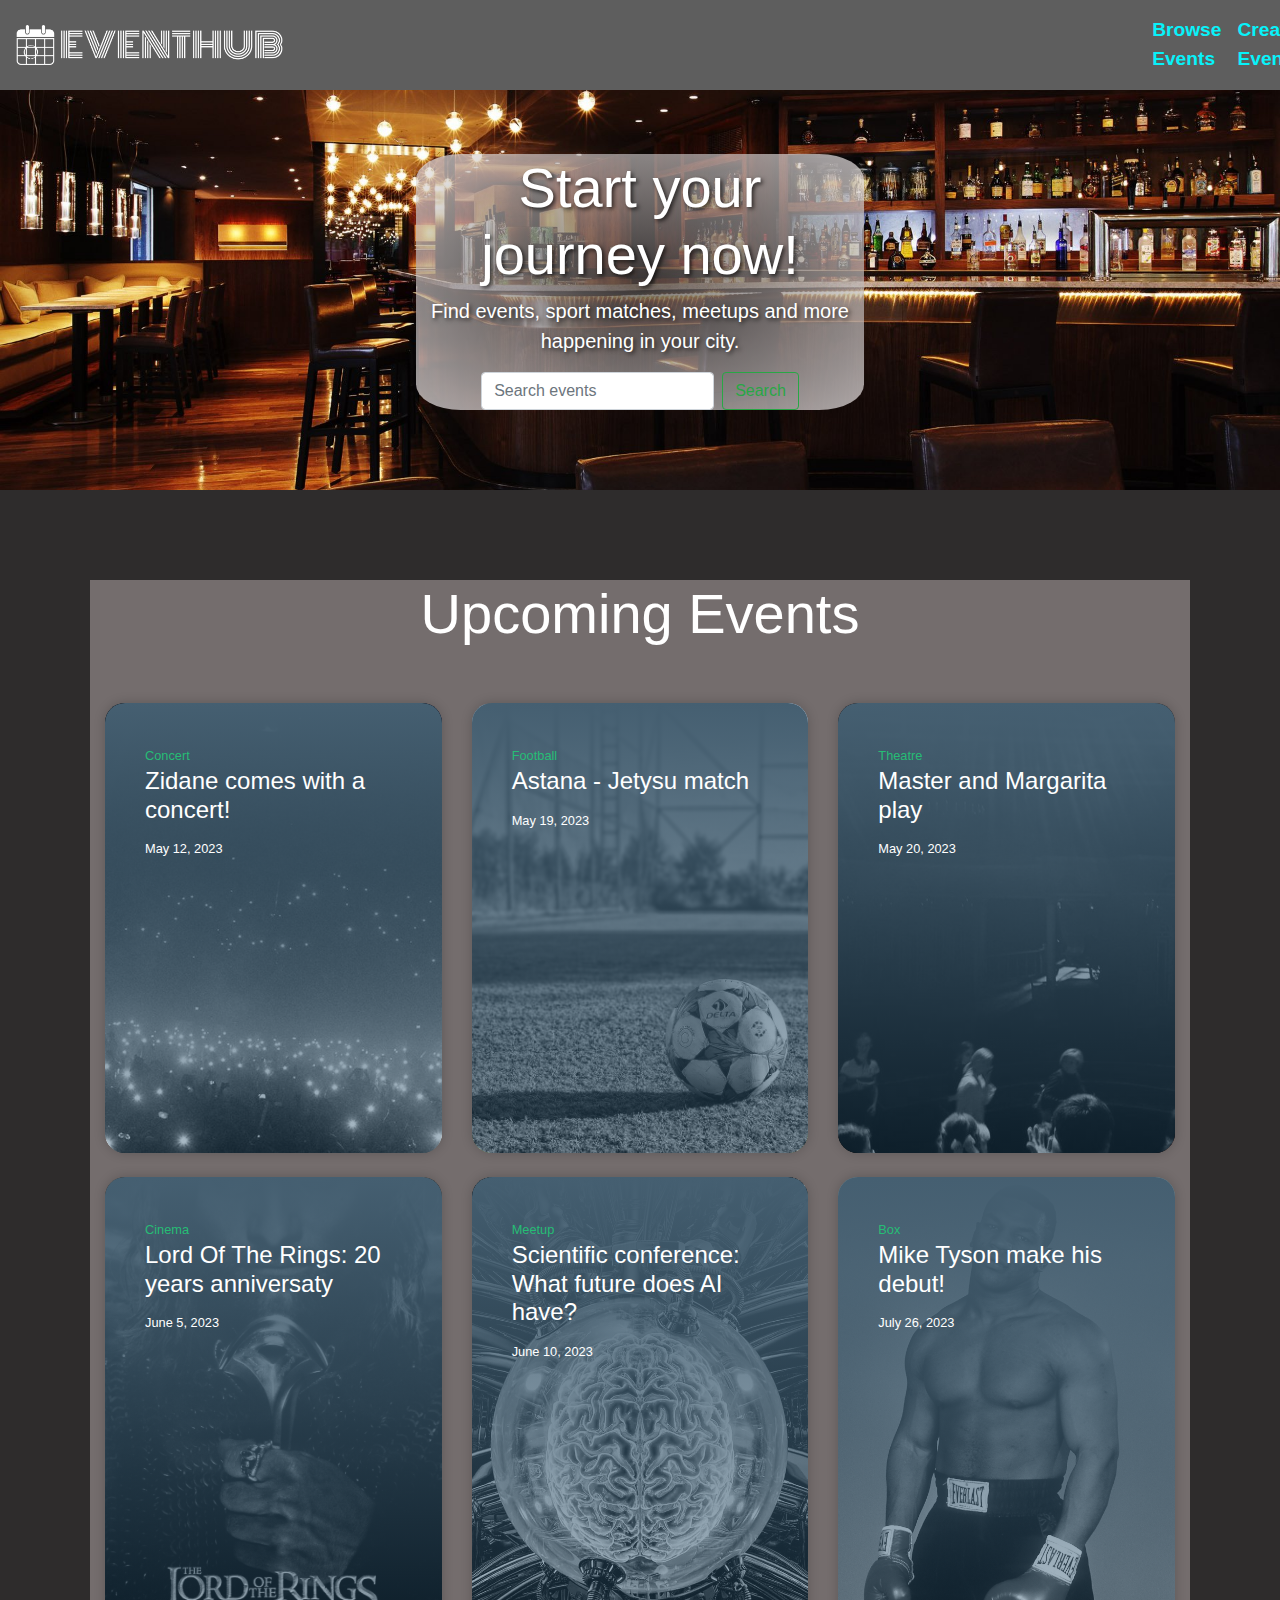
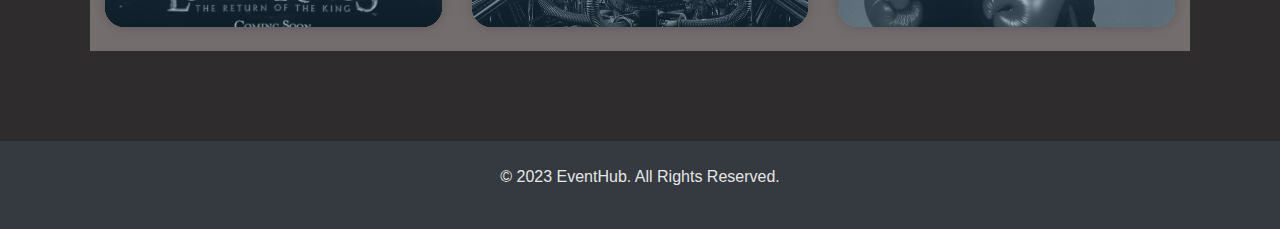
==== index.html @ 65098e75 "Initial commit" ====
<!DOCTYPE html>
<html lang="en">

<head>
    <meta charset="UTF-8">
    <meta name="viewport" content="width=device-width, initial-scale=1.0">
    <title>EventHub</title>
    <link rel="stylesheet" href="https://maxcdn.bootstrapcdn.com/bootstrap/4.5.2/css/bootstrap.min.css">
    <link rel="stylesheet" href="styles.css">
    <link rel="icon" type="image/png" sizes="16x16" href="favicon.png">
    <link rel="icon" type="image/png" sizes="32x32" href="favicon.png">    
</head>

<body>
    <nav class="navbar navbar-expand-lg navbar-light custom-navbar">
        <a class="navbar-brand" href="index.html"><img class="logo" src="logo-no-background.png"></a>
        <button class="navbar-toggler" type="button" data-toggle="collapse" data-target="#navbarNav" aria-controls="navbarNav" aria-expanded="false" aria-label="Toggle navigation">
            <span class="navbar-toggler-icon"></span>
        </button>
        <div class="collapse navbar-collapse" id="navbarNav">
            <ul class="navbar-nav buttons-navbar">
              <li class="nav-item">
                <a class="nav-link navbar-text-color" href="Map.html">Browse Events</a>
              </li>
              <li class="nav-item">
                <a class="nav-link navbar-text-color" href="reg.html">Create Event</a>
              </li>
              <li class="nav-item">
                <a class="nav-link navbar-text-color" href="contacts.html">Contacts</a>
              </li>
            </ul>
          </div>
    </nav>

    <header class="jumbotron jumbotron-fluid">
        <div class="container text-center transparent-header">
            <h1 class="display-4">Start your journey now!</h1>
            <p class="lead">Find events, sport matches, meetups and more happening in your city.</p>
            <form class="form-inline justify-content-center">
                <input class="form-control mr-sm-2" type="search" placeholder="Search events" aria-label="Search">
                <button class="btn btn-outline-success my-2 my-sm-0" type="submit">Search</button>
            </form>
        </div>
    </header>

    <section class="wrapper">
      <div class="container">
        <div class="row">
          <div class="col text-center mb-5 kraska">
             <h1 class="display-4">Upcoming Events</h1>
          </div>
        </div>
          <div class="row">
     <div class="col-sm-12 col-md-6 col-lg-4 mb-4">
      <div class="card text-white card-has-bg click-col" style="background-image:url('concert.jpg');">
             <img class="card-img d-none" src="https://source.unsplash.com/600x900/?tech,street" alt="Goverment Lorem Ipsum Sit Amet Consectetur dipisi?">
            <div class="card-img-overlay d-flex flex-column">
             <div class="card-body">
                <small class="card-meta mb-2">Concert</small>
                <h4 class="card-title mt-0 "><a class="text-white" href="reg.html">Zidane comes with a concert!</a></h4>
               <small><i class="far fa-clock"></i>May 12, 2023</small>
              </div>
              <div class="card-footer">
               <div class="media">
      <div class="media-body">
      </div>
    </div>
              </div>
            </div>
          </div></div>
         <div class="col-sm-12 col-md-6 col-lg-4 mb-4"><div class="card text-white card-has-bg click-col" style="background-image:url('football.jpg');">
             <img class="card-img d-none" src="football.jpg" alt="Goverment Lorem Ipsum Sit Amet Consectetur dipisi?">
            <div class="card-img-overlay d-flex flex-column">
             <div class="card-body">
                <small class="card-meta mb-2">Football</small>
                <h4 class="card-title mt-0 "><a class="text-white" href="reg.html">Astana - Jetysu match</a></h4>
               <small><i class="far fa-clock"></i>May 19, 2023</small>
              </div>
              <div class="card-footer">
               <div class="media">
      <div class="media-body">
      </div>
    </div>
              </div>
            </div>
          </div></div>
      <div class="col-sm-12 col-md-6 col-lg-4 mb-4"><div class="card text-white card-has-bg click-col" style="background-image:url('play.jpg');">
             <img class="card-img d-none" src="play.jpg" alt="Goverment Lorem Ipsum Sit Amet Consectetur dipisi?">
            <div class="card-img-overlay d-flex flex-column">
             <div class="card-body">
                <small class="card-meta mb-2">Theatre</small>
                <h4 class="card-title mt-0 "><a class="text-white" href="reg.html">Master and Margarita play</a></h4>
               <small><i class="far fa-clock"></i>May 20, 2023</small>
              </div>
              <div class="card-footer">
               <div class="media">
      <div class="media-body">
      </div>
    </div>
              </div>
            </div>
          </div></div>
       
        <div class="col-sm-12 col-md-6 col-lg-4 mb-4"><div class="card text-white card-has-bg click-col" style="background-image:url('lotr.jpg');">
             <img class="card-img d-none" src="lotr.jpg" alt="Goverment Lorem Ipsum Sit Amet Consectetur dipisi?">
            <div class="card-img-overlay d-flex flex-column">
             <div class="card-body">
                <small class="card-meta mb-2">Cinema</small>
                <h4 class="card-title mt-0 "><a class="text-white" href="reg.html">Lord Of The Rings: 20 years anniversaty</a></h4>
               <small><i class="far fa-clock"></i>June 5, 2023</small>
              </div>
              <div class="card-footer">
               <div class="media">
      <div class="media-body">
      </div>
    </div>
              </div>
            </div>
          </div></div>
         <div class="col-sm-12 col-md-6 col-lg-4 mb-4"><div class="card text-white card-has-bg click-col" style="background-image:url('AI.jpg');">
             <img class="card-img d-none" src="AI" alt="Goverment Lorem Ipsum Sit Amet Consectetur dipisi?">
            <div class="card-img-overlay d-flex flex-column">
             <div class="card-body">
                <small class="card-meta mb-2">Meetup</small>
                <h4 class="card-title mt-0 "><a class="text-white" href="reg.html">Scientific conference: What future does AI have?</a></h4>
               <small><i class="far fa-clock"></i>June 10, 2023</small>
              </div>
              <div class="card-footer">
               <div class="media">
      <div class="media-body">
      </div>
    </div>
              </div>
            </div>
          </div></div>
      <div class="col-sm-12 col-md-6 col-lg-4 mb-4"><div class="card text-white card-has-bg click-col" style="background-image:url('mike.jpg');">
             <img class="card-img d-none" src="mike.jpg" alt="Goverment Lorem Ipsum Sit Amet Consectetur dipisi?">
            <div class="card-img-overlay d-flex flex-column">
             <div class="card-body">
                <small class="card-meta mb-2">Box</small>
                <h4 class="card-title mt-0 "><a class="text-white" href="reg.html">Mike Tyson make his debut!</a></h4>
               <small><i class="far fa-clock"></i>July 26, 2023</small>
              </div>
              <div class="card-footer">
               <div class="media">
      <div class="media-body">
      </div>
    </div>
              </div>
            </div>
          </div>
        </div>
    </div>
       
    </div>
    </section>
    

    <footer class="bg-dark py-4">
        <div class="container text-center">
            <p>&copy; 2023 EventHub. All Rights Reserved.</p>
        </div>
    </footer>

</body>

</html>
---- styles.css ----
body {
    font-family: 'Arial', sans-serif;
    background-color: #2e2c2c;
}

.logo{
    max-width: 30%;
    max-height: 30%;
}

.custom-navbar {
    background-color:rgb(94, 94, 94);
}

.buttons-navbar{
    margin-left: 65%;
}

.navbar-text-color {
    color:rgb(8, 242, 250) !important;
    font-size: larger;
    font-weight: bold;
}

.navbar-text-color:hover{
    color: rgb(28, 63, 65) !important;
}

.jumbotron {
    background-image: url(fon.jpg);
    background-size: cover;
    background-position: center;
    min-height: 400px;
    color: #fff;
}

.jumbotron h1,
.jumbotron p {
    text-shadow: 2px 2px 4px rgba(0, 0, 0, 0.7);
}

.transparent-header {
    background: radial-gradient(rgba(75, 72, 72, 0.7), rgba(240, 234, 234, 0.7));
    border-radius:10%;
    max-width: 35%;
}

.jumbotron form {
    max-width: 500px;
    margin: auto;
}
         
.list{
    width: 100%;
    background-color: #5e5959;
    height: 600px;
}

.wrapper {
    margin: 10vh;
    background-color:#746d6d ;
  }
  
.kraska{
  color:white
}

  .card {
    border: none;
    transition: all 500ms cubic-bezier(0.19, 1, 0.22, 1);
    overflow: hidden;
    border-radius: 20px;
    min-height: 450px;
    box-shadow: 0 0 12px 0 rgba(0, 0, 0, 0.2);
  }
  
  @media (max-width: 768px) {
    .card {
      min-height: 350px;
    }
  }
  
  @media (max-width: 420px) {
    .card {
      min-height: 300px;
    }
  }
  
  .card.card-has-bg {
    transition: all 500ms cubic-bezier(0.19, 1, 0.22, 1);
    background-size: 120%;
    background-repeat: no-repeat;
    background-position: center center;
  }
  
  .card.card-has-bg:before {
    content: "";
    position: absolute;
    top: 0;
    right: 0;
    bottom: 0;
    left: 0;
    background: inherit;
    -webkit-filter: grayscale(1);
    -moz-filter: grayscale(100%);
    -ms-filter: grayscale(100%);
    -o-filter: grayscale(100%);
    filter: grayscale(100%);
  }
  
  .card.card-has-bg:hover {
    transform: scale(0.98);
    box-shadow: 0 0 5px -2px rgba(0, 0, 0, 0.3);
    background-size: 130%;
    transition: all 500ms cubic-bezier(0.19, 1, 0.22, 1);
  }
  
  .card.card-has-bg:hover .card-img-overlay {
    transition: all 800ms cubic-bezier(0.19, 1, 0.22, 1);
    background: rgb(35, 79, 109);
    background: linear-gradient(0deg, rgba(4, 69, 114, 0.5) 0%, rgba(4, 69, 114, 1) 100%);
  }
  
  .card .card-footer {
    background: none;
    border-top: none;
  }
  
  .card .card-footer .media img {
    border: solid 3px rgba(255, 255, 255, 0.3);
  }
  
  .card .card-meta {
    color: #26bd75;
  }
  
  .card .card-body {
    transition: all 500ms cubic-bezier(0.19, 1, 0.22, 1);
  }
  
  .card:hover .card-body {
    margin-top: 30px;
    transition: all 800ms cubic-bezier(0.19, 1, 0.22, 1);
  }
  
  .card:hover {
    cursor: pointer;
    transition: all 800ms cubic-bezier(0.19, 1, 0.22, 1);
  }
  
  .card .card-img-overlay {
    transition: all 800ms cubic-bezier(0.19, 1, 0.22, 1);
    background: rgb(35, 79, 109);
    background: linear-gradient(0deg, rgba(35, 79, 109, 0.3785889355742297) 0%, rgba(69, 95, 113, 1) 100%);
  }
  
  @media (max-width: 767px) {
  }
  

footer {
    margin-top: 0%;
    color: #e6e6e6;
}
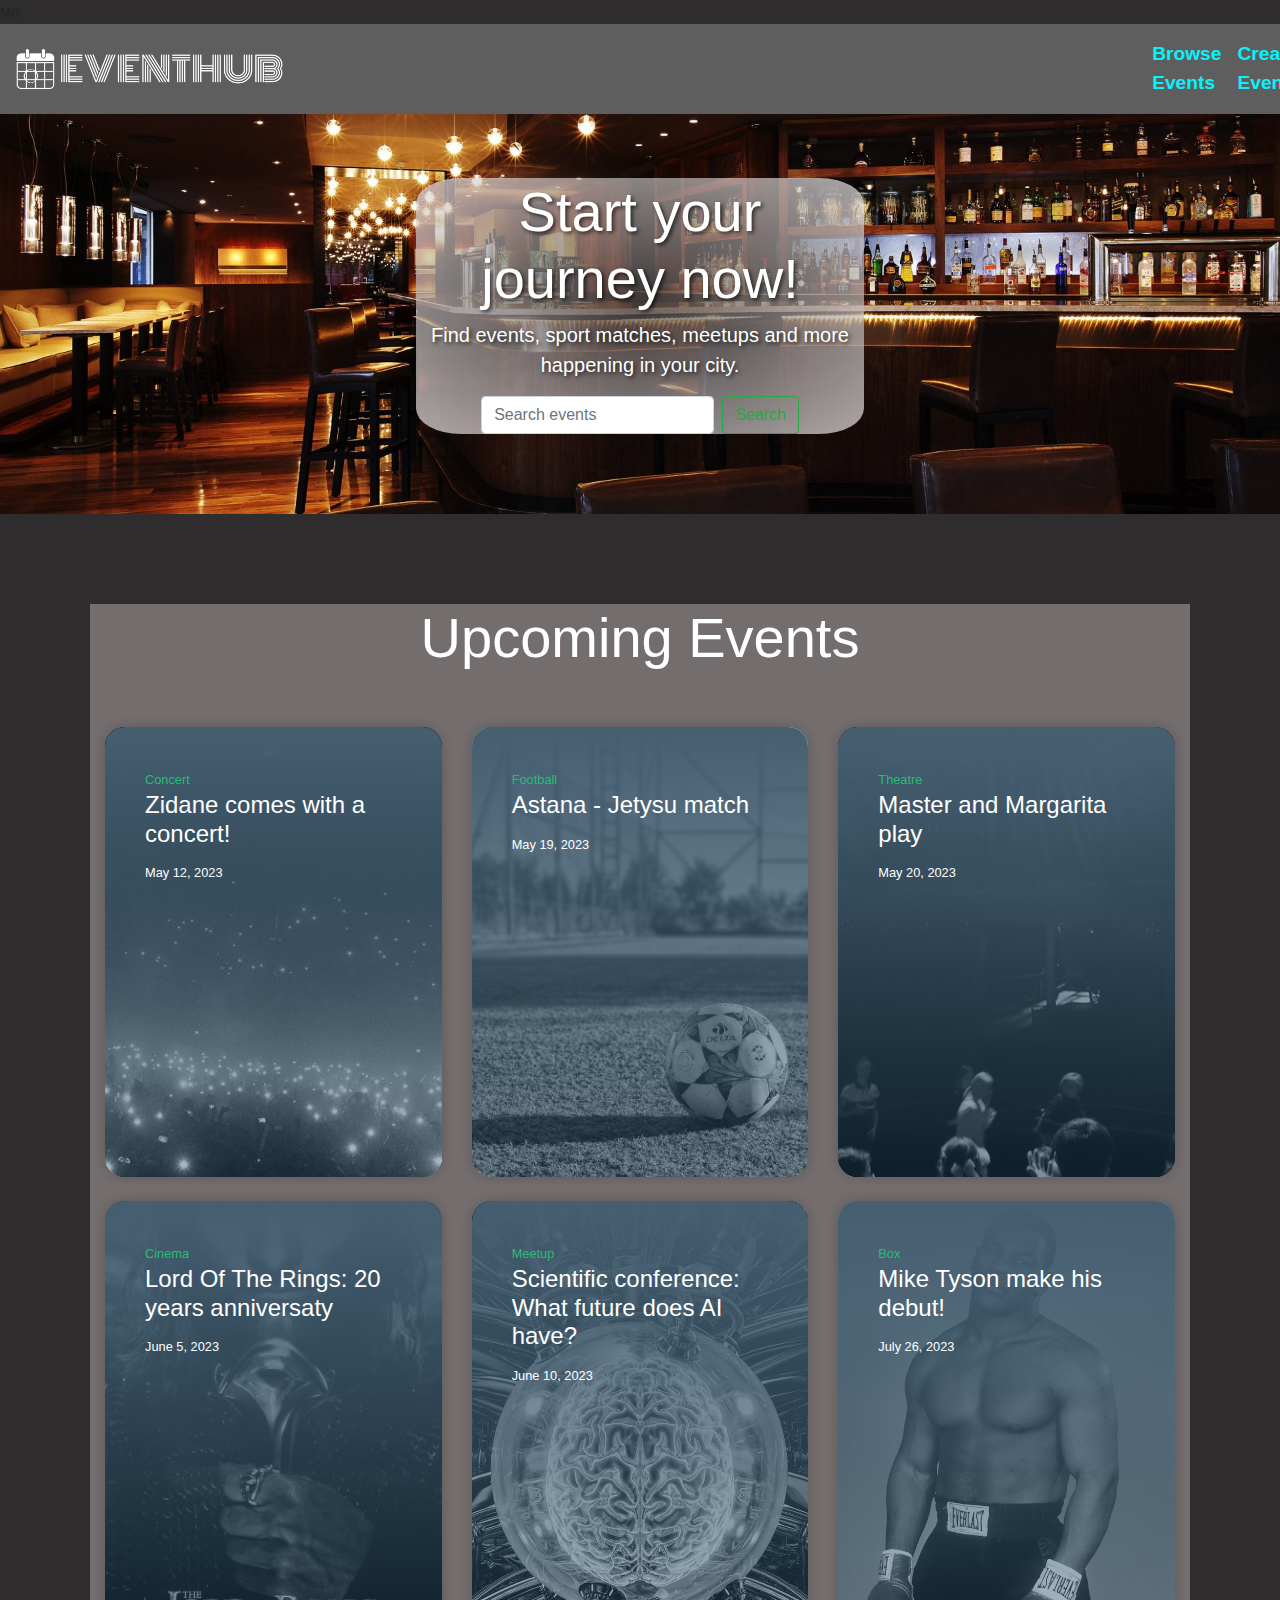
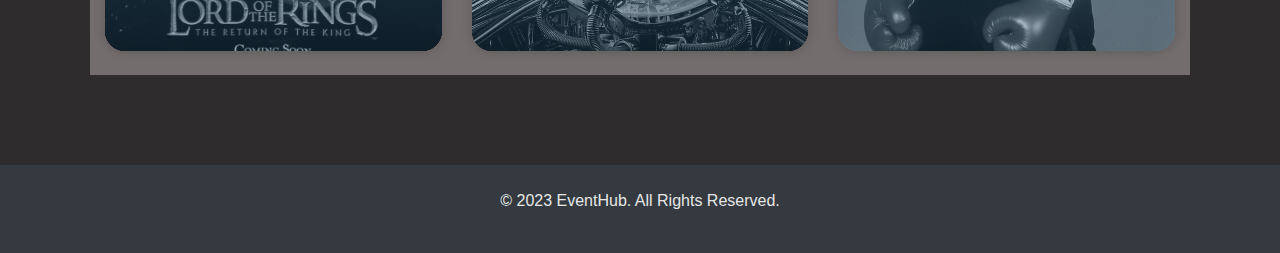
==== commit 0104b524: "some changes to map" ====
--- a/index.html
+++ b/index.html
@@ -3,17 +3,17 @@
 
 <head>
     <meta charset="UTF-8">
-    <meta name="viewport" content="width=device-width, initial-scale=1.0">
-    <title>EventHub</title>
+ме    <title>EventHub</title>
     <link rel="stylesheet" href="https://maxcdn.bootstrapcdn.com/bootstrap/4.5.2/css/bootstrap.min.css">
-    <link rel="stylesheet" href="styles.css">
-    <link rel="icon" type="image/png" sizes="16x16" href="favicon.png">
-    <link rel="icon" type="image/png" sizes="32x32" href="favicon.png">    
+    <script src="https://ajax.googleapis.com/ajax/libs/jquery/3.5.1/jquery.min.js"></script>
+    <link rel="stylesheet" href="css/styles.css">
+    <link rel="icon" type="image/png" sizes="16x16" href="images/favicon.png">
+    <link rel="icon" type="image/png" sizes="32x32" href="images/favicon.png">    
 </head>
 
 <body>
     <nav class="navbar navbar-expand-lg navbar-light custom-navbar">
-        <a class="navbar-brand" href="index.html"><img class="logo" src="logo-no-background.png"></a>
+        <a class="navbar-brand" href="index.html"><img class="logo" src="images/logo-no-background.png"></a>
         <button class="navbar-toggler" type="button" data-toggle="collapse" data-target="#navbarNav" aria-controls="navbarNav" aria-expanded="false" aria-label="Toggle navigation">
             <span class="navbar-toggler-icon"></span>
         </button>
@@ -50,110 +50,10 @@
              <h1 class="display-4">Upcoming Events</h1>
           </div>
         </div>
-          <div class="row">
-     <div class="col-sm-12 col-md-6 col-lg-4 mb-4">
-      <div class="card text-white card-has-bg click-col" style="background-image:url('concert.jpg');">
-             <img class="card-img d-none" src="https://source.unsplash.com/600x900/?tech,street" alt="Goverment Lorem Ipsum Sit Amet Consectetur dipisi?">
-            <div class="card-img-overlay d-flex flex-column">
-             <div class="card-body">
-                <small class="card-meta mb-2">Concert</small>
-                <h4 class="card-title mt-0 "><a class="text-white" href="reg.html">Zidane comes with a concert!</a></h4>
-               <small><i class="far fa-clock"></i>May 12, 2023</small>
-              </div>
-              <div class="card-footer">
-               <div class="media">
-      <div class="media-body">
+        <div class="row" id="events-container"></div>
       </div>
-    </div>
-              </div>
-            </div>
-          </div></div>
-         <div class="col-sm-12 col-md-6 col-lg-4 mb-4"><div class="card text-white card-has-bg click-col" style="background-image:url('football.jpg');">
-             <img class="card-img d-none" src="football.jpg" alt="Goverment Lorem Ipsum Sit Amet Consectetur dipisi?">
-            <div class="card-img-overlay d-flex flex-column">
-             <div class="card-body">
-                <small class="card-meta mb-2">Football</small>
-                <h4 class="card-title mt-0 "><a class="text-white" href="reg.html">Astana - Jetysu match</a></h4>
-               <small><i class="far fa-clock"></i>May 19, 2023</small>
-              </div>
-              <div class="card-footer">
-               <div class="media">
-      <div class="media-body">
-      </div>
-    </div>
-              </div>
-            </div>
-          </div></div>
-      <div class="col-sm-12 col-md-6 col-lg-4 mb-4"><div class="card text-white card-has-bg click-col" style="background-image:url('play.jpg');">
-             <img class="card-img d-none" src="play.jpg" alt="Goverment Lorem Ipsum Sit Amet Consectetur dipisi?">
-            <div class="card-img-overlay d-flex flex-column">
-             <div class="card-body">
-                <small class="card-meta mb-2">Theatre</small>
-                <h4 class="card-title mt-0 "><a class="text-white" href="reg.html">Master and Margarita play</a></h4>
-               <small><i class="far fa-clock"></i>May 20, 2023</small>
-              </div>
-              <div class="card-footer">
-               <div class="media">
-      <div class="media-body">
-      </div>
-    </div>
-              </div>
-            </div>
-          </div></div>
-       
-        <div class="col-sm-12 col-md-6 col-lg-4 mb-4"><div class="card text-white card-has-bg click-col" style="background-image:url('lotr.jpg');">
-             <img class="card-img d-none" src="lotr.jpg" alt="Goverment Lorem Ipsum Sit Amet Consectetur dipisi?">
-            <div class="card-img-overlay d-flex flex-column">
-             <div class="card-body">
-                <small class="card-meta mb-2">Cinema</small>
-                <h4 class="card-title mt-0 "><a class="text-white" href="reg.html">Lord Of The Rings: 20 years anniversaty</a></h4>
-               <small><i class="far fa-clock"></i>June 5, 2023</small>
-              </div>
-              <div class="card-footer">
-               <div class="media">
-      <div class="media-body">
-      </div>
-    </div>
-              </div>
-            </div>
-          </div></div>
-         <div class="col-sm-12 col-md-6 col-lg-4 mb-4"><div class="card text-white card-has-bg click-col" style="background-image:url('AI.jpg');">
-             <img class="card-img d-none" src="AI" alt="Goverment Lorem Ipsum Sit Amet Consectetur dipisi?">
-            <div class="card-img-overlay d-flex flex-column">
-             <div class="card-body">
-                <small class="card-meta mb-2">Meetup</small>
-                <h4 class="card-title mt-0 "><a class="text-white" href="reg.html">Scientific conference: What future does AI have?</a></h4>
-               <small><i class="far fa-clock"></i>June 10, 2023</small>
-              </div>
-              <div class="card-footer">
-               <div class="media">
-      <div class="media-body">
-      </div>
-    </div>
-              </div>
-            </div>
-          </div></div>
-      <div class="col-sm-12 col-md-6 col-lg-4 mb-4"><div class="card text-white card-has-bg click-col" style="background-image:url('mike.jpg');">
-             <img class="card-img d-none" src="mike.jpg" alt="Goverment Lorem Ipsum Sit Amet Consectetur dipisi?">
-            <div class="card-img-overlay d-flex flex-column">
-             <div class="card-body">
-                <small class="card-meta mb-2">Box</small>
-                <h4 class="card-title mt-0 "><a class="text-white" href="reg.html">Mike Tyson make his debut!</a></h4>
-               <small><i class="far fa-clock"></i>July 26, 2023</small>
-              </div>
-              <div class="card-footer">
-               <div class="media">
-      <div class="media-body">
-      </div>
-    </div>
-              </div>
-            </div>
-          </div>
-        </div>
-    </div>
-       
-    </div>
     </section>
+    
     
 
     <footer class="bg-dark py-4">
@@ -161,7 +61,7 @@
             <p>&copy; 2023 EventHub. All Rights Reserved.</p>
         </div>
     </footer>
-
+<script src="js/index.js"></script>
 </body>
 
 </html>
--- a/css/styles.css
+++ b/css/styles.css
@@ -0,0 +1,164 @@
+body {
+    font-family: Verdana, Geneva, Tahoma, sans-serif;
+    background-color: #2e2c2c;
+}
+
+.logo{
+    max-width: 30%;
+    max-height: 30%;
+}
+
+.custom-navbar {
+    background-color:rgb(94, 94, 94);
+}
+
+.buttons-navbar{
+    margin-left: 65%;
+}
+
+.navbar-text-color {
+    color:rgb(8, 242, 250) !important;
+    font-size: larger;
+    font-weight: bold;
+}
+
+.navbar-text-color:hover{
+    color: rgb(28, 63, 65) !important;
+}
+
+.jumbotron {
+    background-image: url(fon.jpg);
+    background-size: cover;
+    background-position: center;
+    min-height: 400px;
+    color: #fff;
+}
+
+.jumbotron h1,
+.jumbotron p {
+    text-shadow: 2px 2px 4px rgba(0, 0, 0, 0.7);
+}
+
+.transparent-header {
+    background: radial-gradient(rgba(75, 72, 72, 0.7), rgba(240, 234, 234, 0.7));
+    border-radius:10%;
+    max-width: 35%;
+}
+
+.jumbotron form {
+    max-width: 500px;
+    margin: auto;
+}
+         
+.list{
+    width: 100%;
+    background-color: #5e5959;
+    height: 600px;
+}
+
+.wrapper {
+    margin: 10vh;
+    background-color:#746d6d ;
+  }
+  
+.kraska{
+  color:white
+}
+
+  .card {
+    border: none;
+    transition: all 500ms cubic-bezier(0.19, 1, 0.22, 1);
+    overflow: hidden;
+    border-radius: 20px;
+    min-height: 450px;
+    box-shadow: 0 0 12px 0 rgba(0, 0, 0, 0.2);
+  }
+  
+  @media (max-width: 768px) {
+    .card {
+      min-height: 350px;
+    }
+  }
+  
+  @media (max-width: 420px) {
+    .card {
+      min-height: 300px;
+    }
+  }
+  
+  .card.card-has-bg {
+    transition: all 500ms cubic-bezier(0.19, 1, 0.22, 1);
+    background-size: 120%;
+    background-repeat: no-repeat;
+    background-position: center center;
+  }
+  
+  .card.card-has-bg:before {
+    content: "";
+    position: absolute;
+    top: 0;
+    right: 0;
+    bottom: 0;
+    left: 0;
+    background: inherit;
+    -webkit-filter: grayscale(1);
+    -moz-filter: grayscale(100%);
+    -ms-filter: grayscale(100%);
+    -o-filter: grayscale(100%);
+    filter: grayscale(100%);
+  }
+  
+  .card.card-has-bg:hover {
+    transform: scale(0.98);
+    box-shadow: 0 0 5px -2px rgba(0, 0, 0, 0.3);
+    background-size: 130%;
+    transition: all 500ms cubic-bezier(0.19, 1, 0.22, 1);
+  }
+  
+  .card.card-has-bg:hover .card-img-overlay {
+    transition: all 800ms cubic-bezier(0.19, 1, 0.22, 1);
+    background: rgb(35, 79, 109);
+    background: linear-gradient(0deg, rgba(4, 69, 114, 0.5) 0%, rgba(4, 69, 114, 1) 100%);
+  }
+  
+  .card .card-footer {
+    background: none;
+    border-top: none;
+  }
+  
+  .card .card-footer .media img {
+    border: solid 3px rgba(255, 255, 255, 0.3);
+  }
+  
+  .card .card-meta {
+    color: #26bd75;
+  }
+  
+  .card .card-body {
+    transition: all 500ms cubic-bezier(0.19, 1, 0.22, 1);
+  }
+  
+  .card:hover .card-body {
+    margin-top: 30px;
+    transition: all 800ms cubic-bezier(0.19, 1, 0.22, 1);
+  }
+  
+  .card:hover {
+    cursor: pointer;
+    transition: all 800ms cubic-bezier(0.19, 1, 0.22, 1);
+  }
+  
+  .card .card-img-overlay {
+    transition: all 800ms cubic-bezier(0.19, 1, 0.22, 1);
+    background: rgb(35, 79, 109);
+    background: linear-gradient(0deg, rgba(35, 79, 109, 0.3785889355742297) 0%, rgba(69, 95, 113, 1) 100%);
+  }
+  
+  @media (max-width: 767px) {
+  }
+  
+
+footer {
+    margin-top: 0%;
+    color: #e6e6e6;
+}
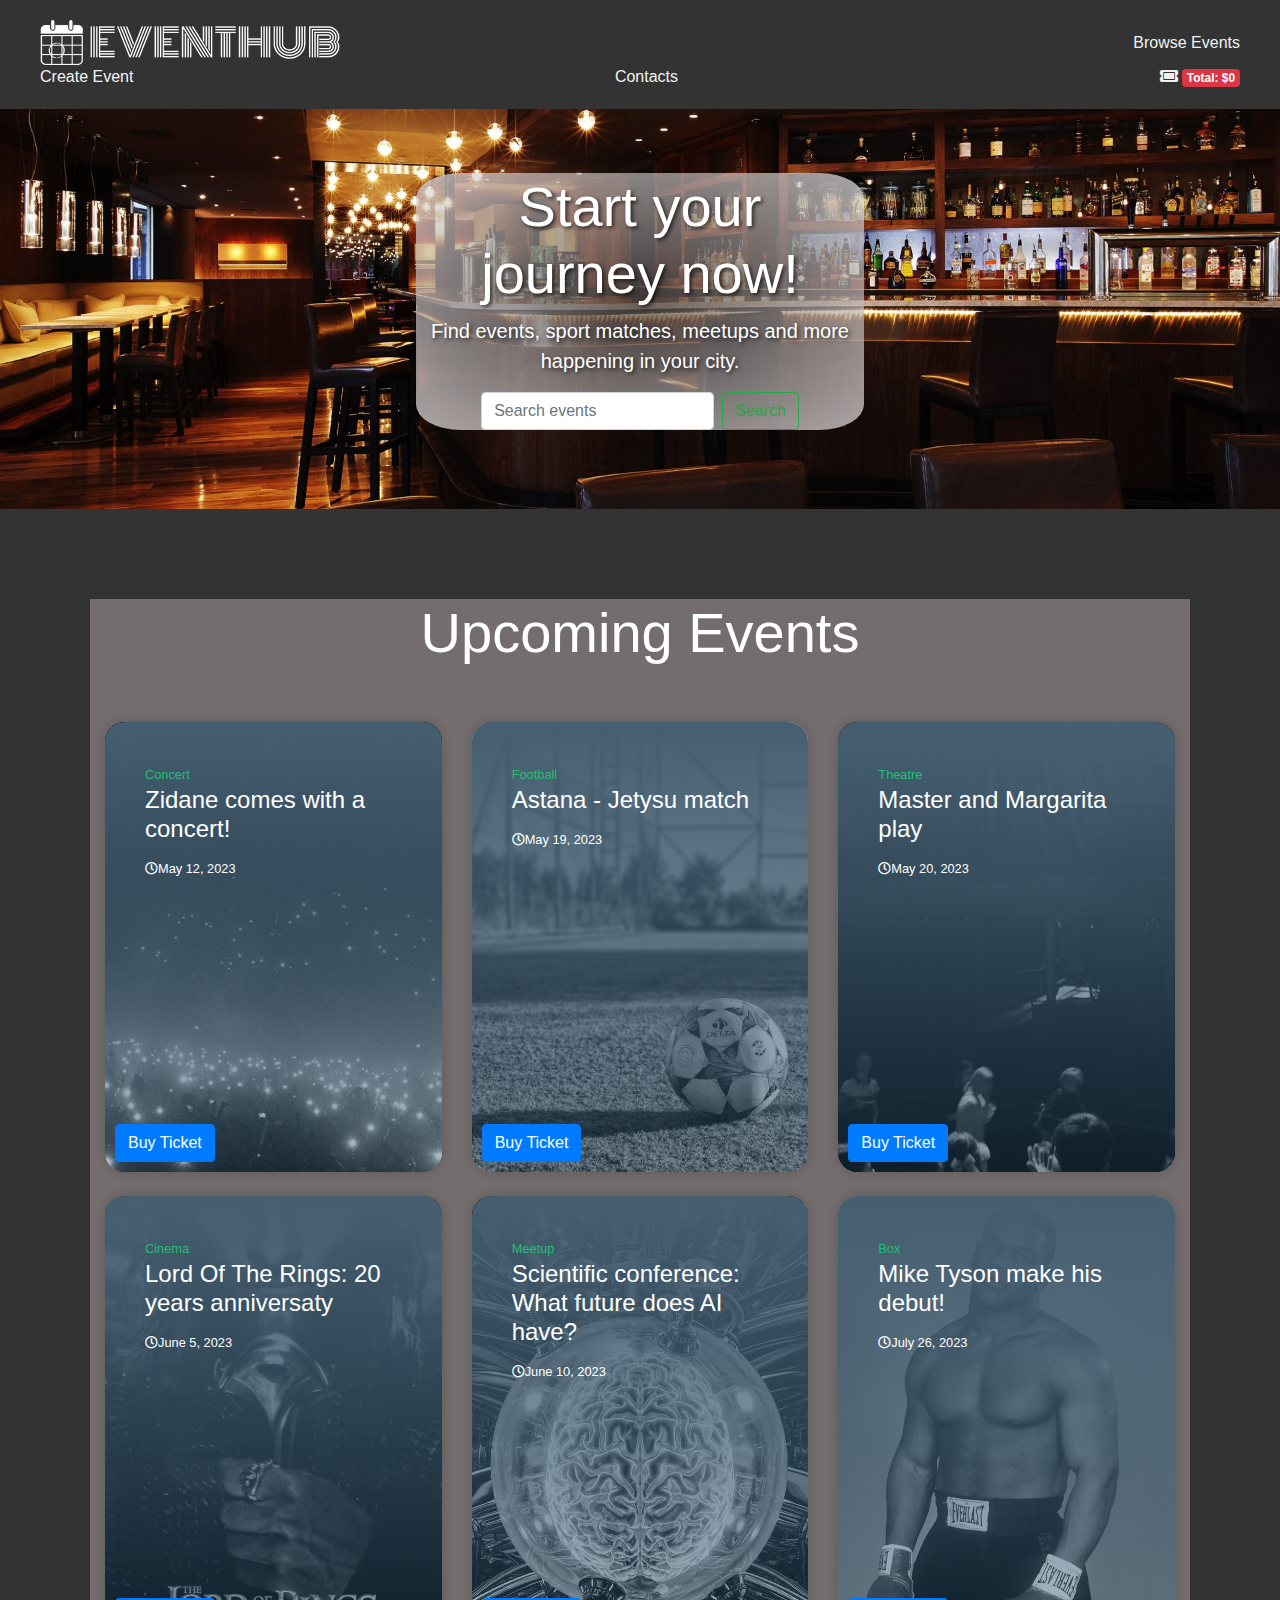
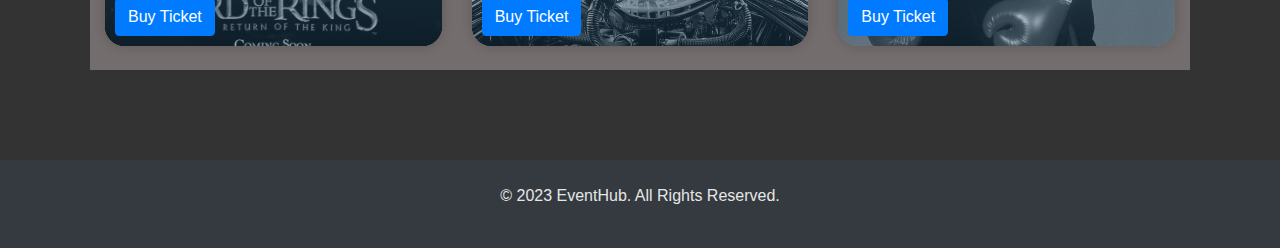
==== commit 252643f0: "I am the best" ====
--- a/index.html
+++ b/index.html
@@ -3,34 +3,30 @@
 
 <head>
     <meta charset="UTF-8">
-ме    <title>EventHub</title>
+    <title>EventHub</title>
     <link rel="stylesheet" href="https://maxcdn.bootstrapcdn.com/bootstrap/4.5.2/css/bootstrap.min.css">
     <script src="https://ajax.googleapis.com/ajax/libs/jquery/3.5.1/jquery.min.js"></script>
+    <link rel="stylesheet" href="https://cdnjs.cloudflare.com/ajax/libs/font-awesome/5.15.3/css/all.min.css">
     <link rel="stylesheet" href="css/styles.css">
     <link rel="icon" type="image/png" sizes="16x16" href="images/favicon.png">
     <link rel="icon" type="image/png" sizes="32x32" href="images/favicon.png">    
 </head>
 
 <body>
-    <nav class="navbar navbar-expand-lg navbar-light custom-navbar">
-        <a class="navbar-brand" href="index.html"><img class="logo" src="images/logo-no-background.png"></a>
-        <button class="navbar-toggler" type="button" data-toggle="collapse" data-target="#navbarNav" aria-controls="navbarNav" aria-expanded="false" aria-label="Toggle navigation">
-            <span class="navbar-toggler-icon"></span>
-        </button>
-        <div class="collapse navbar-collapse" id="navbarNav">
-            <ul class="navbar-nav buttons-navbar">
-              <li class="nav-item">
-                <a class="nav-link navbar-text-color" href="Map.html">Browse Events</a>
-              </li>
-              <li class="nav-item">
-                <a class="nav-link navbar-text-color" href="reg.html">Create Event</a>
-              </li>
-              <li class="nav-item">
-                <a class="nav-link navbar-text-color" href="contacts.html">Contacts</a>
-              </li>
-            </ul>
-          </div>
-    </nav>
+  <body>
+    <div class="navbar" id="myNavbar">
+      <a href="index.html"><img class="logo" src="images/logo-no-background.png"></a>
+      <a href="Map.html">Browse Events</a>
+      <a href="reg.html">Create Event</a>
+      <a href="contacts.html">Contacts</a>
+      <a href="javascript:void(0);" class="icon total-price" onclick="myFunction()">
+        <i class="fas fa-ticket-alt"></i>
+        <span class="badge badge-danger">Total: $0</span>
+    </a>
+      <div class="dropdown-menu" aria-labelledby="dropdownMenuLink">
+        <a class="dropdown-item" href="#">No items selected</a>
+      </div>
+    </div>
 
     <header class="jumbotron jumbotron-fluid">
         <div class="container text-center transparent-header">
--- a/css/styles.css
+++ b/css/styles.css
@@ -1,7 +1,10 @@
 body {
-    font-family: Verdana, Geneva, Tahoma, sans-serif;
-    background-color: #2e2c2c;
-}
+  font-family: Verdana, Geneva, Tahoma, sans-serif;
+  background-color: #333;
+  margin: 0;
+  padding: 0;
+}
+
 
 .logo{
     max-width: 30%;
@@ -162,3 +165,92 @@
     margin-top: 0%;
     color: #e6e6e6;
 }
+
+.topnav {
+  background-color: #333;
+  overflow: hidden;
+}
+
+.topnav a {
+  float: left;
+  display: block;
+  color: #f2f2f2;
+  text-align: center;
+  padding: 14px 16px;
+  text-decoration: none;
+  font-size: 17px;
+}
+
+.topnav a:hover {
+  background-color: #ddd;
+  color: black;
+}
+
+.topnav a.active {
+  background-color: #4CAF50;
+  color: white;
+}
+
+.topnav .icon {
+  display: none;
+}
+
+@media screen and (max-width: 600px) {
+  .topnav a:not(:first-child) {display: none;}
+  .topnav a.icon {
+      float: right;
+      display: block;
+  }
+}
+
+@media screen and (max-width: 600px) {
+  .topnav.responsive {position: relative;}
+  .topnav.responsive a.icon {
+      position: absolute;
+      right: 0;
+      top: 0;
+  }
+  .topnav.responsive a {
+      float: none;
+      display: block;
+      text-align: left;
+  }
+}
+
+.navbar {
+  background-color: #333;
+  display: flex;
+  justify-content: space-between;
+  align-items: center;
+  position: sticky;
+  top: 0;
+  padding: 20px 20px;
+  transition: 0.4s;
+  z-index: 1000; 
+}
+
+.navbar a {
+  color: #f2f2f2; 
+  text-decoration: none;
+  padding: 0 20px; 
+}
+
+.navbar a:hover {
+  color: #ddd; 
+}
+
+.navbar.shrink {
+  padding: 10px 10px;
+}
+
+
+.navbar a:hover {
+  background-color: red;
+}
+
+.buy-ticket {
+  position: absolute;
+  bottom: 10px;
+  left: 10px;
+  z-index: 1;
+}
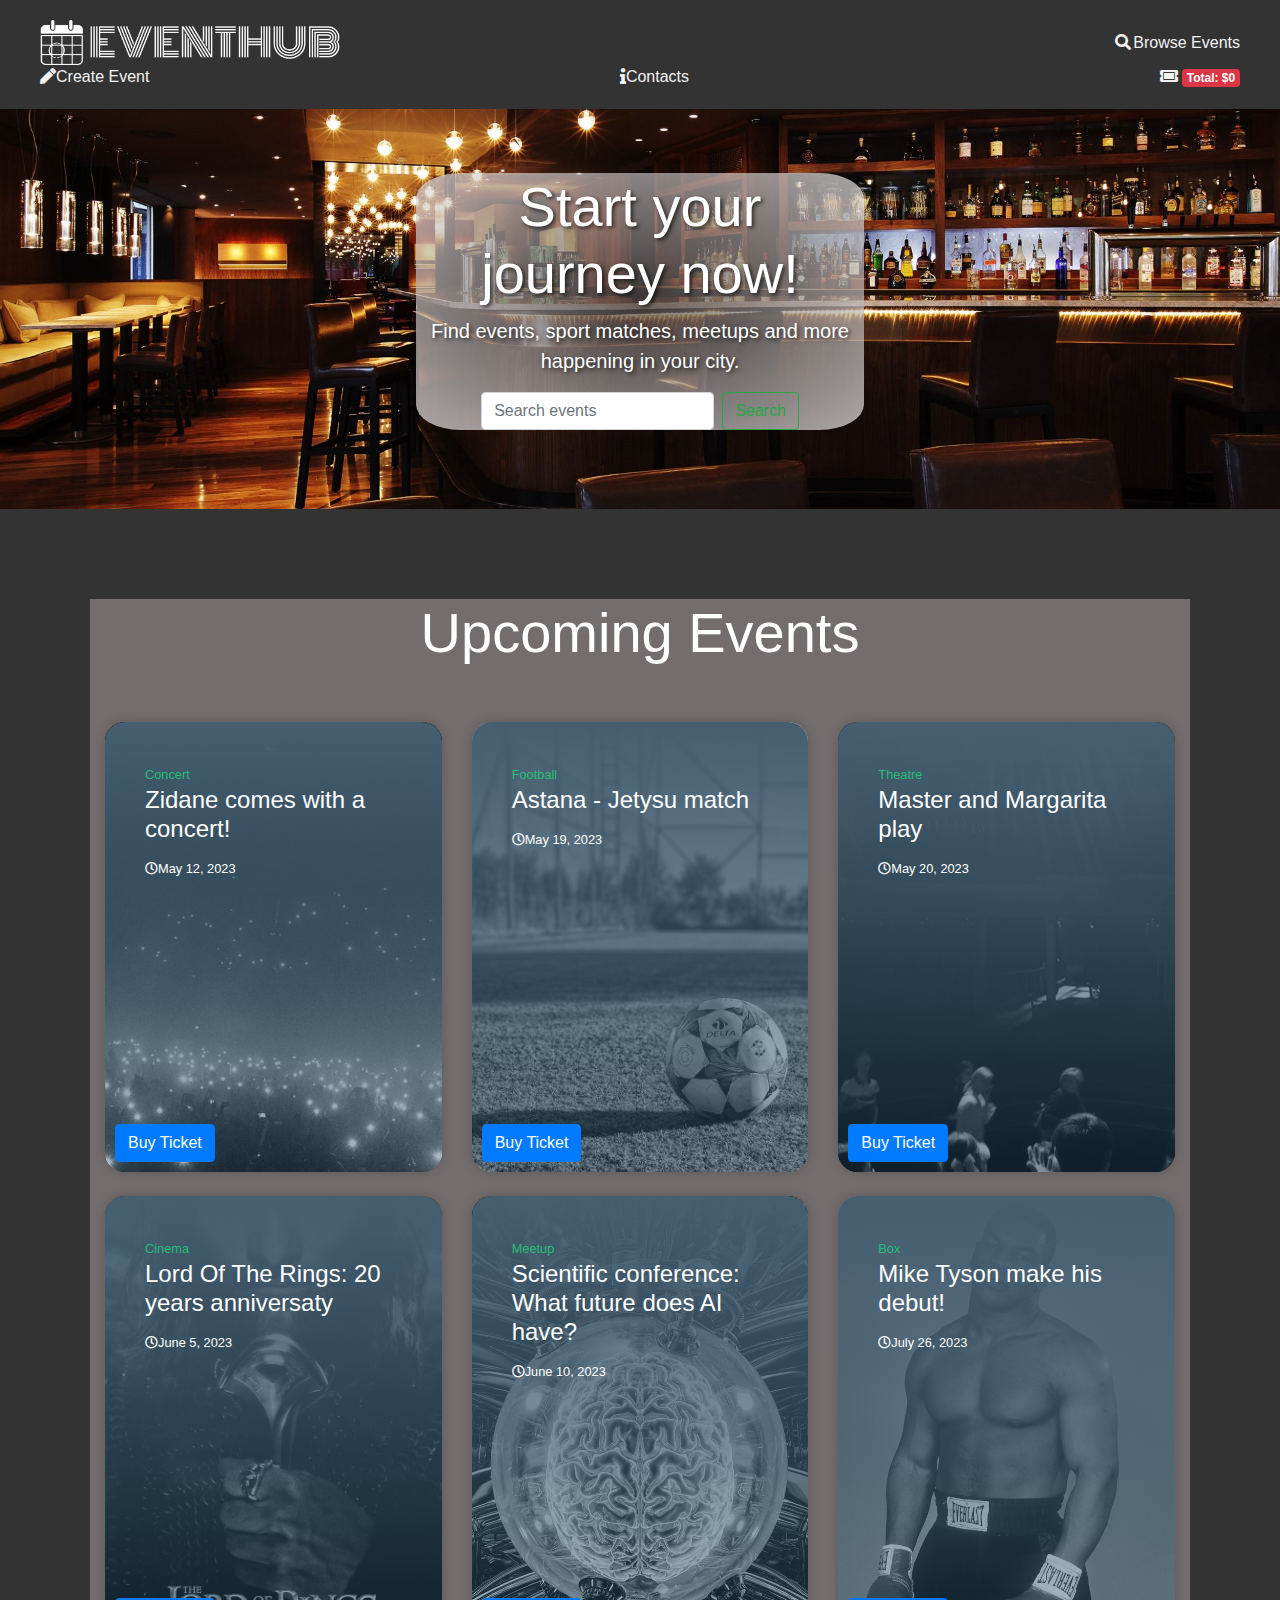
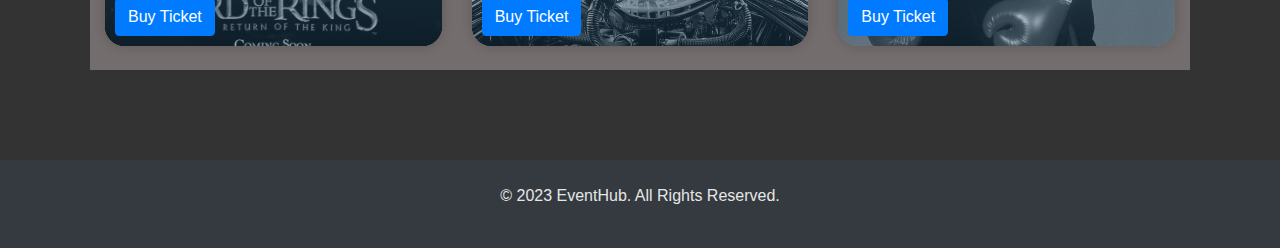
==== commit 0189ecbf: "1" ====
--- a/index.html
+++ b/index.html
@@ -16,9 +16,9 @@
   <body>
     <div class="navbar" id="myNavbar">
       <a href="index.html"><img class="logo" src="images/logo-no-background.png"></a>
-      <a href="Map.html">Browse Events</a>
-      <a href="reg.html">Create Event</a>
-      <a href="contacts.html">Contacts</a>
+      <a href="Map.html"><i class="fa fa-fw fa-search"></i>Browse Events</a>
+      <a href="reg.html"><i class="fas fa-pen	"></i>Create Event</a>
+      <a href="contacts.html"><i class="fas fa-info	"></i>Contacts</a>
       <a href="javascript:void(0);" class="icon total-price" onclick="myFunction()">
         <i class="fas fa-ticket-alt"></i>
         <span class="badge badge-danger">Total: $0</span>
